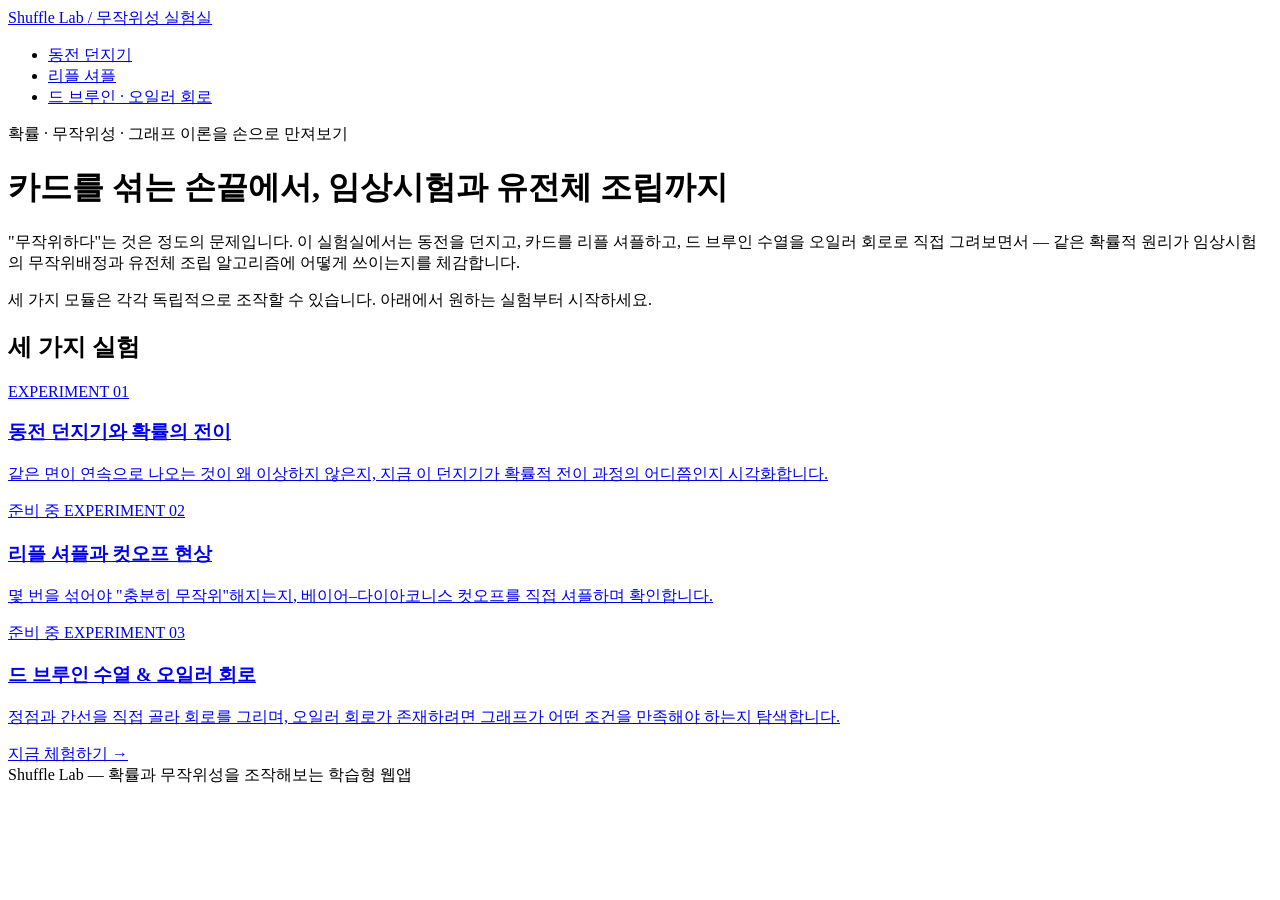
==== index.html @ e5b98a07 "index.html추가" ====
<!DOCTYPE html>
<html lang="ko">
<head>
<meta charset="UTF-8">
<meta name="viewport" content="width=device-width, initial-scale=1.0">
<title>Shuffle Lab — 카드 섞기에서 임상시험까지</title>
<link rel="stylesheet" href="css/style.css">
</head>
<body>

<nav class="site-nav">
  <a href="index.html" class="brand">Shuffle Lab <span class="tag">/ 무작위성 실험실</span></a>
  <ul>
    <li><a href="coin.html" class="nav-link">동전 던지기</a></li>
    <li><a href="shuffle.html" class="nav-link">리플 셔플</a></li>
    <li><a href="debruijn.html" class="nav-link">드 브루인 · 오일러 회로</a></li>
  </ul>
</nav>

<header class="hero wrap">
  <div class="kicker">확률 · 무작위성 · 그래프 이론을 손으로 만져보기</div>
  <h1>카드를 섞는 손끝에서, 임상시험과 유전체 조립까지</h1>
  <p class="lede">
    "무작위하다"는 것은 정도의 문제입니다. 이 실험실에서는 동전을 던지고, 카드를 리플 셔플하고,
    드 브루인 수열을 오일러 회로로 직접 그려보면서 — 같은 확률적 원리가 임상시험의 무작위배정과
    유전체 조립 알고리즘에 어떻게 쓰이는지를 체감합니다.
  </p>
  <div class="hero-note">
    <p>세 가지 모듈은 각각 독립적으로 조작할 수 있습니다. 아래에서 원하는 실험부터 시작하세요.</p>
  </div>
</header>

<main class="wrap">
  <h2 class="section-title">세 가지 실험</h2>
  <section class="modules">

    <a href="coin.html" class="module-card pending">
      <span class="idx">EXPERIMENT 01</span>
      <h3>동전 던지기와 확률의 전이</h3>
      <p>같은 면이 연속으로 나오는 것이 왜 이상하지 않은지, 지금 이 던지기가 확률적 전이 과정의 어디쯤인지 시각화합니다.</p>
      <span class="status">준비 중</span>
    </a>

    <a href="shuffle.html" class="module-card pending">
      <span class="idx">EXPERIMENT 02</span>
      <h3>리플 셔플과 컷오프 현상</h3>
      <p>몇 번을 섞어야 "충분히 무작위"해지는지, 베이어–다이아코니스 컷오프를 직접 셔플하며 확인합니다.</p>
      <span class="status">준비 중</span>
    </a>

    <a href="debruijn.html" class="module-card">
      <span class="idx">EXPERIMENT 03</span>
      <h3>드 브루인 수열 &amp; 오일러 회로</h3>
      <p>정점과 간선을 직접 골라 회로를 그리며, 오일러 회로가 존재하려면 그래프가 어떤 조건을 만족해야 하는지 탐색합니다.</p>
      <span class="status">지금 체험하기 →</span>
    </a>

  </section>
</main>

<footer class="site-footer">Shuffle Lab — 확률과 무작위성을 조작해보는 학습형 웹앱</footer>

</body>
</html>
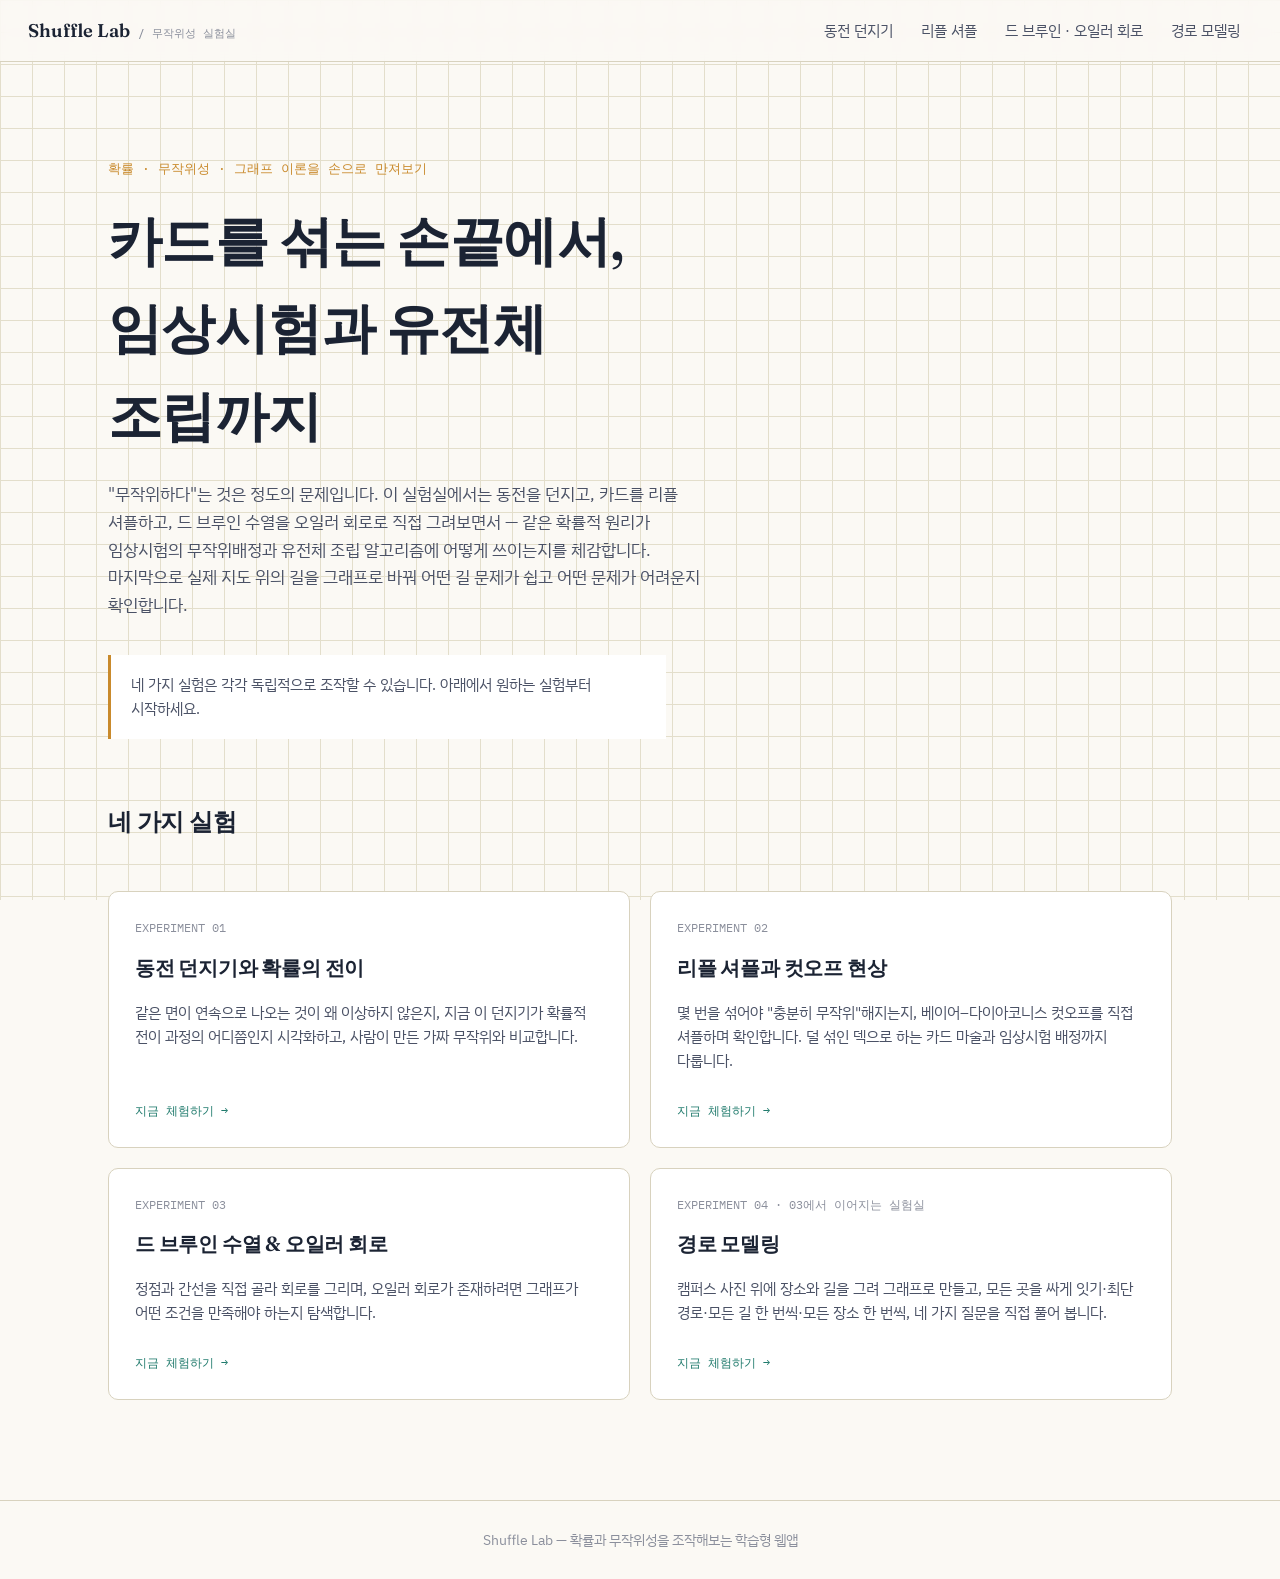
==== commit 9f86fb7b: "동전 던지기·리플 셔플 모듈 완성, 경로 모델링 실험실 추가 - coin.html: 직접 던지기, 연속 길이 상태 전이도(마르코프 연쇄), 최장 연속 분포, 사람이 만든 수열과 비" ====
--- a/index.html
+++ b/index.html
@@ -14,6 +14,7 @@
     <li><a href="coin.html" class="nav-link">동전 던지기</a></li>
     <li><a href="shuffle.html" class="nav-link">리플 셔플</a></li>
     <li><a href="debruijn.html" class="nav-link">드 브루인 · 오일러 회로</a></li>
+    <li><a href="paths.html" class="nav-link">경로 모델링</a></li>
   </ul>
 </nav>
 
@@ -23,35 +24,43 @@
   <p class="lede">
     "무작위하다"는 것은 정도의 문제입니다. 이 실험실에서는 동전을 던지고, 카드를 리플 셔플하고,
     드 브루인 수열을 오일러 회로로 직접 그려보면서 — 같은 확률적 원리가 임상시험의 무작위배정과
-    유전체 조립 알고리즘에 어떻게 쓰이는지를 체감합니다.
+    유전체 조립 알고리즘에 어떻게 쓰이는지를 체감합니다. 마지막으로 실제 지도 위의 길을 그래프로 바꿔
+    어떤 길 문제가 쉽고 어떤 문제가 어려운지 확인합니다.
   </p>
   <div class="hero-note">
-    <p>세 가지 모듈은 각각 독립적으로 조작할 수 있습니다. 아래에서 원하는 실험부터 시작하세요.</p>
+    <p>네 가지 실험은 각각 독립적으로 조작할 수 있습니다. 아래에서 원하는 실험부터 시작하세요.</p>
   </div>
 </header>
 
 <main class="wrap">
-  <h2 class="section-title">세 가지 실험</h2>
+  <h2 class="section-title">네 가지 실험</h2>
   <section class="modules">
 
-    <a href="coin.html" class="module-card pending">
+    <a href="coin.html" class="module-card">
       <span class="idx">EXPERIMENT 01</span>
       <h3>동전 던지기와 확률의 전이</h3>
-      <p>같은 면이 연속으로 나오는 것이 왜 이상하지 않은지, 지금 이 던지기가 확률적 전이 과정의 어디쯤인지 시각화합니다.</p>
-      <span class="status">준비 중</span>
+      <p>같은 면이 연속으로 나오는 것이 왜 이상하지 않은지, 지금 이 던지기가 확률적 전이 과정의 어디쯤인지 시각화하고, 사람이 만든 가짜 무작위와 비교합니다.</p>
+      <span class="status">지금 체험하기 →</span>
     </a>
 
-    <a href="shuffle.html" class="module-card pending">
+    <a href="shuffle.html" class="module-card">
       <span class="idx">EXPERIMENT 02</span>
       <h3>리플 셔플과 컷오프 현상</h3>
-      <p>몇 번을 섞어야 "충분히 무작위"해지는지, 베이어–다이아코니스 컷오프를 직접 셔플하며 확인합니다.</p>
-      <span class="status">준비 중</span>
+      <p>몇 번을 섞어야 "충분히 무작위"해지는지, 베이어–다이아코니스 컷오프를 직접 셔플하며 확인합니다. 덜 섞인 덱으로 하는 카드 마술과 임상시험 배정까지 다룹니다.</p>
+      <span class="status">지금 체험하기 →</span>
     </a>
 
     <a href="debruijn.html" class="module-card">
       <span class="idx">EXPERIMENT 03</span>
       <h3>드 브루인 수열 &amp; 오일러 회로</h3>
       <p>정점과 간선을 직접 골라 회로를 그리며, 오일러 회로가 존재하려면 그래프가 어떤 조건을 만족해야 하는지 탐색합니다.</p>
+      <span class="status">지금 체험하기 →</span>
+    </a>
+
+    <a href="paths.html" class="module-card">
+      <span class="idx">EXPERIMENT 04 · 03에서 이어지는 실험실</span>
+      <h3>경로 모델링</h3>
+      <p>캠퍼스 사진 위에 장소와 길을 그려 그래프로 만들고, 모든 곳을 싸게 잇기·최단 경로·모든 길 한 번씩·모든 장소 한 번씩, 네 가지 질문을 직접 풀어 봅니다.</p>
       <span class="status">지금 체험하기 →</span>
     </a>
 
--- a/css/style.css
+++ b/css/style.css
@@ -0,0 +1,682 @@
+/* ===========================================================
+   Shuffle Lab — shared tokens & base styles
+   =========================================================== */
+
+@import url('https://fonts.googleapis.com/css2?family=Fraunces:opsz,wght@9..144,400;9..144,500;9..144,600;9..144,700&family=IBM+Plex+Sans+KR:wght@400;500;600;700&family=IBM+Plex+Mono:wght@400;500;600&display=swap');
+
+:root{
+  /* color */
+  --bg: #FBF9F4;
+  --bg-panel: #FFFFFF;
+  --grid-line: #E3DECB;
+  --ink: #1B2333;
+  --ink-soft: #4B5266;
+  --ink-faint: #8B8F9C;
+  --accent-amber: #C98A2C;
+  --accent-amber-soft: #F1DBB3;
+  --accent-teal: #1F7A6C;
+  --accent-teal-soft: #CFE8E2;
+  --accent-brick: #B34632;
+  --accent-brick-soft: #F1D3CB;
+  --line: #D8D2BE;
+
+  /* type */
+  --font-display: 'Fraunces', serif;
+  --font-body: 'IBM Plex Sans KR', 'IBM Plex Sans', sans-serif;
+  --font-mono: 'IBM Plex Mono', monospace;
+
+  /* layout */
+  --max-w: 1120px;
+  --radius-s: 4px;
+  --radius-m: 10px;
+}
+
+*, *::before, *::after{ box-sizing: border-box; }
+
+html{ scroll-behavior: smooth; }
+
+body{
+  margin: 0;
+  background:
+    linear-gradient(var(--grid-line) 1px, transparent 1px) 0 0 / 100% 32px,
+    linear-gradient(90deg, var(--grid-line) 1px, transparent 1px) 0 0 / 32px 100%,
+    var(--bg);
+  background-attachment: fixed;
+  color: var(--ink);
+  font-family: var(--font-body);
+  line-height: 1.6;
+  word-break: keep-all;
+  overflow-wrap: anywhere;
+  -webkit-font-smoothing: antialiased;
+}
+
+@media (prefers-reduced-motion: reduce){
+  *{ animation-duration: 0.001ms !important; transition-duration: 0.001ms !important; }
+}
+
+a{ color: inherit; }
+
+h1, h2, h3{
+  font-family: var(--font-display);
+  font-weight: 600;
+  letter-spacing: -0.01em;
+  margin: 0 0 0.4em;
+}
+
+p{ margin: 0 0 1em; color: var(--ink-soft); }
+
+:focus-visible{
+  outline: 2px solid var(--accent-amber);
+  outline-offset: 2px;
+}
+
+.mono{ font-family: var(--font-mono); }
+
+/* ---------- nav ---------- */
+.site-nav{
+  position: sticky;
+  top: 0;
+  z-index: 20;
+  display: flex;
+  align-items: center;
+  justify-content: space-between;
+  gap: 16px;
+  padding: 16px 28px;
+  background: rgba(251, 249, 244, 0.88);
+  backdrop-filter: blur(6px);
+  border-bottom: 1px solid var(--line);
+}
+
+.site-nav .brand{
+  font-family: var(--font-display);
+  font-weight: 600;
+  font-size: 1.15rem;
+  text-decoration: none;
+  color: var(--ink);
+  display: flex;
+  align-items: baseline;
+  gap: 8px;
+}
+
+.site-nav .brand .tag{
+  font-family: var(--font-mono);
+  font-size: 0.68rem;
+  color: var(--ink-faint);
+  font-weight: 500;
+}
+
+.site-nav ul{
+  list-style: none;
+  display: flex;
+  gap: 4px;
+  margin: 0;
+  padding: 0;
+}
+
+.site-nav a.nav-link{
+  text-decoration: none;
+  color: var(--ink-soft);
+  font-size: 0.92rem;
+  padding: 8px 12px;
+  border-radius: var(--radius-s);
+  transition: background 0.15s ease, color 0.15s ease;
+}
+
+.site-nav a.nav-link:hover{ background: var(--accent-amber-soft); color: var(--ink); }
+.site-nav a.nav-link.current{ color: var(--ink); font-weight: 600; background: var(--accent-amber-soft); }
+
+/* ---------- shared layout ---------- */
+.wrap{
+  max-width: var(--max-w);
+  margin: 0 auto;
+  padding: 0 28px;
+}
+
+.btn{
+  font-family: var(--font-body);
+  font-weight: 600;
+  font-size: 0.92rem;
+  padding: 10px 18px;
+  border-radius: var(--radius-s);
+  border: 1px solid var(--ink);
+  background: var(--ink);
+  color: var(--bg);
+  cursor: pointer;
+  transition: transform 0.1s ease, background 0.15s ease, opacity 0.15s ease;
+}
+.btn:hover{ transform: translateY(-1px); }
+.btn:active{ transform: translateY(0); }
+.btn.secondary{
+  background: transparent;
+  color: var(--ink);
+}
+.btn.secondary:hover{ background: var(--bg-panel); }
+.btn:disabled{ opacity: 0.4; cursor: not-allowed; transform: none; }
+
+/* ---------- landing hero ---------- */
+.hero{
+  padding-top: 96px;
+  padding-bottom: 64px;
+}
+
+.hero .kicker{
+  font-family: var(--font-mono);
+  font-size: 0.82rem;
+  color: var(--accent-amber);
+  margin-bottom: 18px;
+}
+
+.hero h1{
+  font-size: clamp(2.1rem, 4.4vw, 3.4rem);
+  max-width: 17ch;
+  color: var(--ink);
+}
+
+.hero .lede{
+  max-width: 62ch;
+  font-size: 1.08rem;
+  color: var(--ink-soft);
+}
+
+.hero-note{
+  margin-top: 36px;
+  padding: 18px 20px;
+  border-left: 3px solid var(--accent-amber);
+  background: var(--bg-panel);
+  max-width: 62ch;
+  font-size: 0.95rem;
+  color: var(--ink-soft);
+}
+.hero-note p{ margin: 0; }
+
+/* ---------- module cards ---------- */
+.modules{
+  padding: 40px 0 100px;
+  display: grid;
+  grid-template-columns: repeat(2, 1fr);
+  gap: 20px;
+}
+
+@media (max-width: 880px){
+  .modules{ grid-template-columns: 1fr; }
+  .site-nav{ flex-wrap: wrap; }
+}
+
+.module-card{
+  display: flex;
+  flex-direction: column;
+  gap: 14px;
+  padding: 26px;
+  background: var(--bg-panel);
+  border: 1px solid var(--line);
+  border-radius: var(--radius-m);
+  text-decoration: none;
+  color: var(--ink);
+  position: relative;
+  transition: border-color 0.15s ease, transform 0.15s ease;
+}
+
+.module-card:hover{ border-color: var(--ink); transform: translateY(-2px); }
+
+.module-card .idx{
+  font-family: var(--font-mono);
+  font-size: 0.78rem;
+  color: var(--ink-faint);
+}
+
+.module-card h3{
+  font-size: 1.28rem;
+  margin-bottom: 2px;
+}
+
+.module-card p{
+  font-size: 0.94rem;
+  margin-bottom: 0;
+}
+
+.module-card .status{
+  margin-top: auto;
+  padding-top: 14px;
+  font-family: var(--font-mono);
+  font-size: 0.76rem;
+  color: var(--accent-teal);
+}
+
+.module-card.pending .status{ color: var(--ink-faint); }
+.module-card.pending{ opacity: 0.72; }
+
+.section-title{
+  font-size: 1.5rem;
+  margin-top: 0;
+}
+
+footer.site-footer{
+  border-top: 1px solid var(--line);
+  padding: 28px;
+  text-align: center;
+  color: var(--ink-faint);
+  font-size: 0.85rem;
+}
+
+.coming-soon{
+  padding: 120px 0;
+  text-align: center;
+}
+.coming-soon h1{ font-size: 2rem; }
+.coming-soon p{ max-width: 46ch; margin: 0 auto 28px; }
+
+/* ===========================================================
+   공통 모듈 레이아웃 (모든 실험 페이지)
+   =========================================================== */
+
+.module-header{
+  padding-top: 56px;
+  padding-bottom: 28px;
+}
+
+.module-header .kicker{
+  font-family: var(--font-mono);
+  font-size: 0.82rem;
+  color: var(--accent-amber);
+  margin-bottom: 14px;
+}
+
+.module-header h1{
+  font-size: clamp(1.8rem, 3.6vw, 2.6rem);
+  max-width: 26ch;
+}
+
+.module-header .lede{
+  max-width: 66ch;
+  font-size: 1.02rem;
+}
+
+.lab{
+  padding-bottom: 40px;
+  display: grid;
+  grid-template-columns: minmax(0, 1fr) 320px;
+  gap: 22px;
+  align-items: start;
+}
+
+@media (max-width: 980px){
+  .lab{ grid-template-columns: 1fr; }
+}
+
+/* ---------- controls ---------- */
+.controls{
+  display: flex;
+  flex-wrap: wrap;
+  align-items: end;
+  gap: 14px;
+  padding: 18px 20px;
+  background: var(--bg-panel);
+  border: 1px solid var(--line);
+  border-radius: var(--radius-m);
+  margin-bottom: 18px;
+}
+
+.control-field{
+  display: flex;
+  flex-direction: column;
+  gap: 6px;
+}
+
+.control-field label{
+  font-size: 0.78rem;
+  color: var(--ink-faint);
+  font-family: var(--font-mono);
+}
+
+.control-field select{
+  font-family: var(--font-body);
+  font-size: 0.95rem;
+  padding: 8px 10px;
+  border-radius: var(--radius-s);
+  border: 1px solid var(--line);
+  background: var(--bg);
+  color: var(--ink);
+}
+
+.controls .spacer{ flex: 1 1 auto; }
+
+/* ---------- graph canvas panel ---------- */
+.graph-panel{
+  background: var(--bg-panel);
+  border: 1px solid var(--line);
+  border-radius: var(--radius-m);
+  padding: 8px;
+  position: relative;
+}
+
+.graph-panel svg{
+  width: 100%;
+  height: auto;
+  display: block;
+}
+
+.graph-status{
+  position: absolute;
+  top: 20px;
+  left: 20px;
+  font-family: var(--font-mono);
+  font-size: 0.82rem;
+  padding: 6px 12px;
+  border-radius: 999px;
+  background: var(--bg);
+  border: 1px solid var(--line);
+  color: var(--ink-soft);
+}
+.graph-status.active{ border-color: var(--accent-amber); color: var(--accent-amber); }
+.graph-status.stuck{ border-color: var(--accent-brick); color: var(--accent-brick); background: var(--accent-brick-soft); }
+.graph-status.complete{ border-color: var(--accent-teal); color: var(--accent-teal); background: var(--accent-teal-soft); }
+
+/* ---------- sidebar ---------- */
+.side-panel{
+  display: flex;
+  flex-direction: column;
+  gap: 14px;
+}
+
+.panel-box{
+  background: var(--bg-panel);
+  border: 1px solid var(--line);
+  border-radius: var(--radius-m);
+  padding: 16px 18px;
+}
+
+.panel-box h4{
+  margin: 0 0 10px;
+  font-family: var(--font-body);
+  font-weight: 700;
+  font-size: 0.85rem;
+  color: var(--ink-soft);
+}
+
+.progress-row{
+  display: flex;
+  justify-content: space-between;
+  font-family: var(--font-mono);
+  font-size: 0.82rem;
+  color: var(--ink-faint);
+  margin-top: 8px;
+}
+
+.progress-bar{
+  margin-top: 6px;
+  height: 6px;
+  border-radius: 999px;
+  background: var(--grid-line);
+  overflow: hidden;
+}
+.progress-bar > span{
+  display: block;
+  height: 100%;
+  background: var(--accent-amber);
+  width: 0%;
+  transition: width 0.2s ease;
+}
+
+.condition-row{
+  display: flex;
+  align-items: center;
+  gap: 10px;
+  font-size: 0.9rem;
+  padding: 6px 0;
+  color: var(--ink-soft);
+}
+
+.condition-dot{
+  width: 10px;
+  height: 10px;
+  border-radius: 50%;
+  background: var(--ink-faint);
+  flex: none;
+}
+.condition-dot.ok{ background: var(--accent-teal); }
+.condition-dot.bad{ background: var(--accent-brick); }
+
+.status-message{
+  font-size: 0.92rem;
+  color: var(--ink-soft);
+  min-height: 3.2em;
+}
+.status-message.stuck{ color: var(--accent-brick); }
+.status-message.complete{ color: var(--accent-teal); }
+
+.side-actions{
+  display: flex;
+  gap: 8px;
+  flex-wrap: wrap;
+}
+
+.degree-table{
+  width: 100%;
+  border-collapse: collapse;
+  font-family: var(--font-mono);
+  font-size: 0.82rem;
+}
+.degree-table th, .degree-table td{
+  text-align: left;
+  padding: 4px 6px;
+  border-bottom: 1px solid var(--grid-line);
+  color: var(--ink-soft);
+}
+.degree-table th{ color: var(--ink-faint); font-weight: 500; }
+.degree-table td.zero{ color: var(--ink-faint); }
+
+/* ---------- theory sections ---------- */
+.theory{
+  padding: 20px 0 90px;
+  display: grid;
+  grid-template-columns: repeat(2, 1fr);
+  gap: 22px;
+}
+
+@media (max-width: 780px){
+  .theory{ grid-template-columns: 1fr; }
+}
+
+.theory-card{
+  background: var(--bg-panel);
+  border: 1px solid var(--line);
+  border-radius: var(--radius-m);
+  padding: 22px 24px;
+}
+
+.theory-card h3{
+  font-size: 1.1rem;
+}
+
+.theory-card p{ font-size: 0.94rem; margin-bottom: 0.8em; }
+.theory-card p:last-child{ margin-bottom: 0; }
+
+.theory-card.bridge{
+  grid-column: 1 / -1;
+  background: linear-gradient(135deg, var(--bg-panel) 0%, var(--accent-teal-soft) 220%);
+}
+
+/* ===========================================================
+   공통 부품 (탭, 숫자 칸, 입력, 그래프 상자, 배지)
+   =========================================================== */
+
+.site-nav ul{ flex-wrap: wrap; }
+
+.module-header .next-link{
+  margin-top: 18px;
+  display: inline-flex;
+  align-items: center;
+  gap: 8px;
+  text-decoration: none;
+}
+
+.control-field input[type="number"],
+.control-field input[type="text"]{
+  font-family: var(--font-body);
+  font-size: 0.95rem;
+  padding: 8px 10px;
+  border-radius: var(--radius-s);
+  border: 1px solid var(--line);
+  background: var(--bg);
+  color: var(--ink);
+  width: 100%;
+}
+
+.control-field input[type="range"]{ accent-color: var(--accent-amber); }
+
+.btn.small{ padding: 6px 12px; font-size: 0.84rem; }
+.btn.amber{ background: var(--accent-amber); border-color: var(--accent-amber); color: #fff; }
+.btn.teal{ background: var(--accent-teal); border-color: var(--accent-teal); color: #fff; }
+
+.btn-row{ display: flex; flex-wrap: wrap; gap: 8px; }
+
+.stat-grid{
+  display: grid;
+  grid-template-columns: repeat(2, minmax(0, 1fr));
+  gap: 10px;
+}
+.stat{
+  padding: 10px 12px;
+  border: 1px solid var(--grid-line);
+  border-radius: var(--radius-s);
+  background: var(--bg);
+}
+.stat .k{
+  display: block;
+  font-family: var(--font-mono);
+  font-size: 0.72rem;
+  color: var(--ink-faint);
+}
+.stat .v{
+  display: block;
+  font-family: var(--font-mono);
+  font-size: 1.25rem;
+  font-weight: 600;
+  color: var(--ink);
+}
+.stat .v small{ font-size: 0.72rem; color: var(--ink-faint); font-weight: 500; }
+.stat.wide{ grid-column: 1 / -1; }
+
+.note{
+  font-size: 0.86rem;
+  color: var(--ink-soft);
+  padding: 10px 12px;
+  border-left: 3px solid var(--accent-amber);
+  background: var(--bg);
+  margin: 10px 0 0;
+}
+.note.teal{ border-left-color: var(--accent-teal); }
+.note.brick{ border-left-color: var(--accent-brick); }
+
+.section-block{
+  background: var(--bg-panel);
+  border: 1px solid var(--line);
+  border-radius: var(--radius-m);
+  padding: 22px 24px;
+  margin-bottom: 22px;
+}
+.section-block > h2{ font-size: 1.35rem; margin-bottom: 4px; }
+.section-block > .sub{ font-size: 0.94rem; max-width: 70ch; }
+
+.split{
+  display: grid;
+  grid-template-columns: minmax(0, 1fr) 300px;
+  gap: 22px;
+  align-items: start;
+}
+@media (max-width: 900px){
+  .split{ grid-template-columns: 1fr; }
+}
+
+.chart-box svg{ width: 100%; height: auto; display: block; }
+.chart-box .axis text, .chart-box text{
+  font-family: var(--font-mono);
+  font-size: 11px;
+  fill: var(--ink-faint);
+}
+.chart-box .axis line, .chart-box .axis path{ stroke: var(--line); }
+
+.badge{
+  display: inline-block;
+  font-family: var(--font-mono);
+  font-size: 0.7rem;
+  padding: 2px 8px;
+  border-radius: 999px;
+  border: 1px solid currentColor;
+  vertical-align: middle;
+}
+.badge.teal{ color: var(--accent-teal); }
+.badge.amber{ color: var(--accent-amber); }
+.badge.brick{ color: var(--accent-brick); }
+
+.tabs{
+  display: flex;
+  flex-wrap: wrap;
+  gap: 6px;
+  margin-bottom: 14px;
+}
+.tab{
+  font-family: var(--font-body);
+  font-size: 0.9rem;
+  font-weight: 600;
+  padding: 9px 14px;
+  border-radius: var(--radius-s);
+  border: 1px solid var(--line);
+  background: var(--bg-panel);
+  color: var(--ink-soft);
+  cursor: pointer;
+}
+.tab:hover{ border-color: var(--ink); color: var(--ink); }
+.tab[aria-selected="true"]{ background: var(--ink); border-color: var(--ink); color: var(--bg); }
+.tab .badge{ margin-left: 6px; }
+.tab[aria-selected="true"] .badge.teal{ color: #8FD3C6; }
+.tab[aria-selected="true"] .badge.amber{ color: #F1DBB3; }
+.tab[aria-selected="true"] .badge.brick{ color: #F1B9AC; }
+
+table.plain{
+  width: 100%;
+  border-collapse: collapse;
+  font-size: 0.9rem;
+}
+table.plain th, table.plain td{
+  text-align: left;
+  padding: 7px 8px;
+  border-bottom: 1px solid var(--grid-line);
+  color: var(--ink-soft);
+  vertical-align: top;
+}
+table.plain th{ color: var(--ink-faint); font-weight: 600; font-size: 0.82rem; }
+.table-scroll{ overflow-x: auto; }
+
+/* ---------- 그래프(차트) 공통 ---------- */
+.chart-box .gridline{ stroke: var(--grid-line); stroke-width: 1; }
+.chart-box .bar{ fill: #B9BDC8; }
+.chart-box .bar.mine{ fill: var(--accent-amber); }
+.chart-box .bar.goal{ fill: var(--accent-teal-soft); stroke: var(--accent-teal); stroke-width: 1; }
+.chart-box .bar.teal{ fill: var(--accent-teal); }
+.chart-box text.lbl.mine, .chart-box text.lbl.hi{ fill: var(--accent-amber); font-weight: 600; }
+.chart-box .axis-title{ fill: var(--ink-soft); font-size: 11.5px; }
+.chart-box .series{ fill: none; stroke: var(--ink); stroke-width: 2; }
+.chart-box .series.teal{ stroke: var(--accent-teal); }
+.chart-box .series.amber{ stroke: var(--accent-amber); }
+.chart-box .series.brick{ stroke: var(--accent-brick); }
+.chart-box .dot{ fill: var(--bg-panel); stroke: var(--ink); stroke-width: 2; }
+.chart-box .dot.teal{ stroke: var(--accent-teal); }
+.chart-box .dot.amber{ stroke: var(--accent-amber); }
+.chart-box .dot.brick{ stroke: var(--accent-brick); }
+.chart-box .dot.hi{ fill: var(--accent-amber); stroke: var(--accent-amber); }
+.chart-box .hi-line{ stroke: var(--accent-amber); stroke-dasharray: 4 4; }
+.chart-box .ref-line{ stroke: var(--ink-faint); stroke-dasharray: 5 4; }
+.chart-box .ref-label{ fill: var(--ink-faint); font-size: 11px; }
+
+.panel-box.flat{ background: var(--bg); }
+.mini-title{ font-size: 0.86rem; color: var(--ink-soft); margin: 14px 0 6px; font-weight: 600; }
+.tiny{ font-size: 0.78rem; color: var(--ink-faint); margin: 8px 0 0; }
+.controls.compact{ padding: 12px 16px; margin: 14px 0; }
+
+@media (max-width: 600px){
+  .wrap{ padding-left: 16px; padding-right: 16px; }
+  .site-nav{ padding: 12px 16px; }
+  .section-block{ padding: 18px 16px; }
+  .theory-card{ padding: 18px 16px; }
+}
